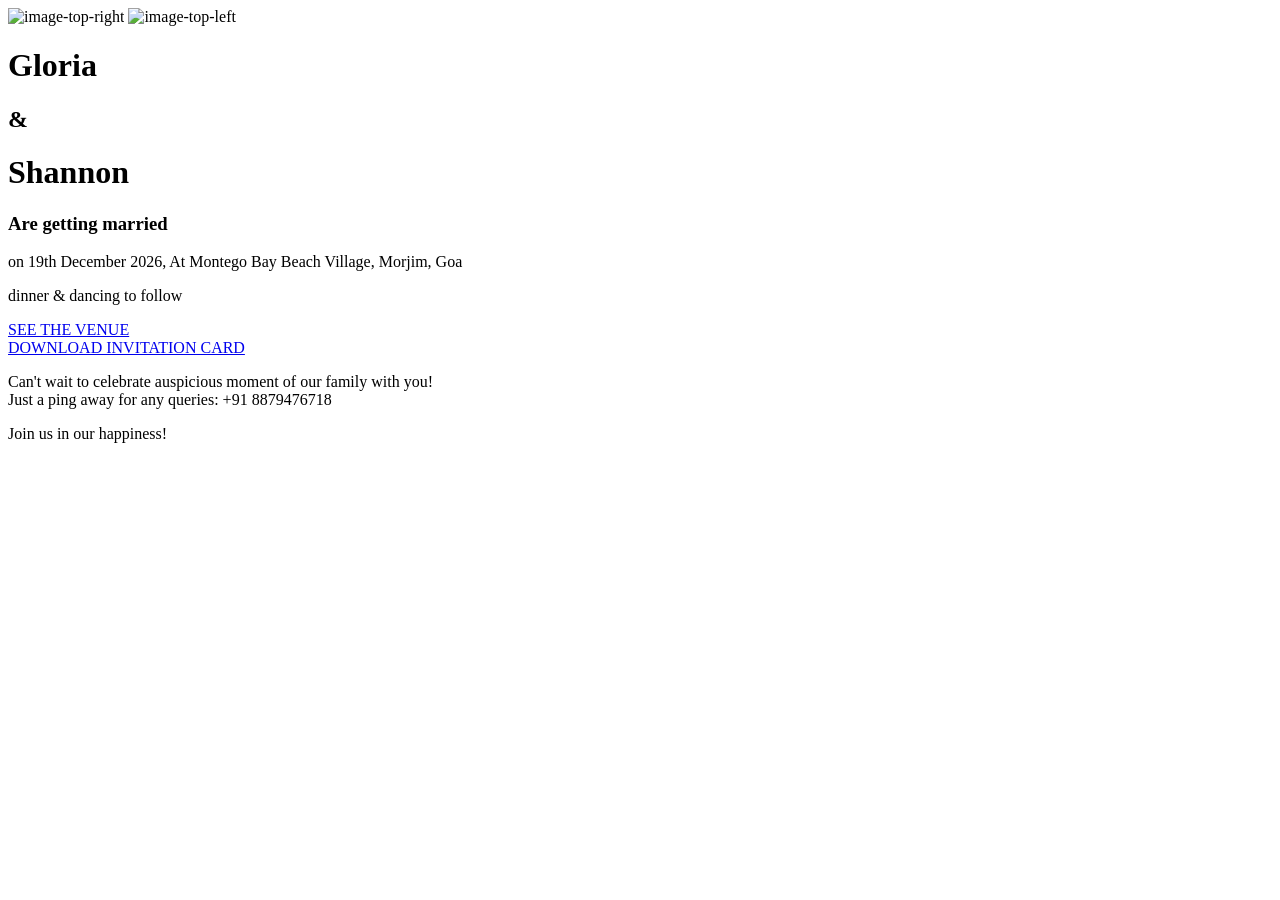
==== index.html @ 102a3493 "Details updated" ====
<!DOCTYPE html>
<html lang="en" >
   <head>
      <link rel="shortcut icon" href="favicon.png" type="image/png"> 
      <meta charset="UTF-8">
      <meta name="viewport" content="width=device-width, initial-scale=1, user-scalable=no" />
      <meta name="description"
         content="With the divine grace of the almighty, inviting you and your family to Gloria & Shannon's wedding to be held on 19th December 2026 at Montego Bay Beach Village, Morjim, Goa.">
      <meta name="author" content="Vinit Shahdeo">
      <meta name="email" content="vinitshahdeo@gmail.com">
      <meta name="copyright" content="Vinit Shahdeo 2020" />
      <meta property="og:type" content="website" />
      <meta property="og:title" content="Wedding Invitation | 19th Dec 2026 | Montego Bay Beach Village, Morjim, Goa" />
      <meta property="og:description"
         content="With the divine grace of the almighty, inviting you and your family to Gloria & Shannon's wedding to be held on 19th December 2026 at Montego Bay Beach Village, Morjim, Goa." />
      <meta property="og:image" content="https://raw.githubusercontent.com/vinitshahdeo/vinitshahdeo/master/images/sonali.jpeg" />
      <meta property="og:url" content="" />
      <meta property="og:site_name" content="Wedding Invitation | 19th Dec 2026" />
      <meta name="twitter:card" content="website">
      <meta name="twitter:site" content="Wedding Invitation | 19th Dec 2026">
      <meta name="twitter:title" content="Wedding Invitation | 19th Dec 2026">
      <meta name="twitter:description"
         content="With the divine grace of the almighty, inviting you and your family to Gloria & Shannon's wedding to be held on 19th December 2026 at Montego Bay Beach Village, Morjim, Goa.">
      <meta name="twitter:creator" content="@Vinit_Shahdeo">
      <meta name="twitter:image" content="https://raw.githubusercontent.com/vinitshahdeo/vinitshahdeo/master/images/sonali.jpeg">

      <title>Wedding Invitation | 19th Dec 2026 | Montego Bay Beach Village, Morjim, Goa</title>

      <link href="https://fonts.googleapis.com/css?family=Arvo" rel="stylesheet">
      <link rel='stylesheet' href='https://fonts.googleapis.com/css?family=Dancing+Script&amp;display=swap'>
      <link rel="stylesheet" href="./css/style.css">
      <link rel="stylesheet" href="https://cdnjs.cloudflare.com/ajax/libs/font-awesome/4.7.0/css/font-awesome.min.css">
   </head>
   <body>
      <!-- partial:index.partial.html -->
      <div class="sakura-falling"></div>
      <img src="https://i.imgur.com/dGOOfnA.png" alt="image-top-right" class="top-right-decoration">
      <img src="https://i.imgur.com/t6ffnbn.png" alt="image-top-left" class="top-left-decoration"> 
      <section id="media"></section>
      <div class="wrap">
         <div class="title">
            <h1>Gloria </h1>
            <h2>&</h2>
            <h1>Shannon</h1>
            <h3>Are getting married</h3>
            <p>
               on <span class="date">19th December 2026</span>, At <span class="place">Montego Bay Beach Village</span>, Morjim, Goa
            </p>
         </div>
      </div>
      <div id="time"></div>
      <p class="dance-med">
         dinner & dancing to follow
      </p>
      <div class="actions">
        <a href="https://www.google.com/maps/search/?api=1&query=Montego+Bay+Beach+Village%2C+Morjim%2C+Goa" target="_blank">
          <div class="venue">SEE THE VENUE</div>
        </a>
        <a href="https://github.com/vinitshahdeo/vinitshahdeo/raw/master/docs/Sonali%20%26%20Gagan.pdf" download="Invitation | 23 Nov | Hope to see you there!">
          <div class="venue">DOWNLOAD INVITATION CARD</div>
        </a>
      </div>
      <p class="footer">
         Can't wait to celebrate auspicious moment of our family with you! <br>
         Just a ping away for any queries: +91 8879476718
         <span></span>
      </p>
      <p class="happiness">Join us in our happiness!</p>
      <!-- partial -->
      <script src='https://cdnjs.cloudflare.com/ajax/libs/jquery/3.4.1/jquery.min.js'></script>
      <script src='https://cdn.jsdelivr.net/gh/timoschaefer/jQuery-Sakura/jquery-sakura.min.js'></script>
      <script  src="./js/script.js"></script>
   </body>
<!---
   _____                     __  __            ____        __     
  / ___/____ __   _____     / /_/ /_  ___     / __ \____ _/ /____ 
  \__ \/ __ `/ | / / _ \   / __/ __ \/ _ \   / / / / __ `/ __/ _ \
 ___/ / /_/ /| |/ /  __/  / /_/ / / /  __/  / /_/ / /_/ / /_/  __/
/____/\__,_/ |___/\___/   \__/_/ /_/\___/  /_____/\__,_/\__/\___/ 
    _   __              ___  ____       ___   ____ ___   ____     
   / | / /___ _   __   |__ \/ __ \     |__ \ / __ \__ \ / __ \    
  /  |/ / __ \ | / /   __/ / /_/ /     __/ // / / /_/ // / / /    
 / /|  / /_/ / |/ /   / __/\__, /     / __// /_/ / __// /_/ /     
/_/ |_/\____/|___/   /____/____( )   /____/\____/____/\____/      
                               |/                                 
-->

<!--

With the divine grace of the almighty,
I cordially invite you and your family to
my elder sister's wedding to be held on 29th November at Ashirwad Garden, Ratu, Ranchi 
from 7:00 PM onwards.

I'd eagerly await your kind presence in auspicious occasion of my family.

-->

<!-- Built with love by Vinit Shahdeo -->

</html>
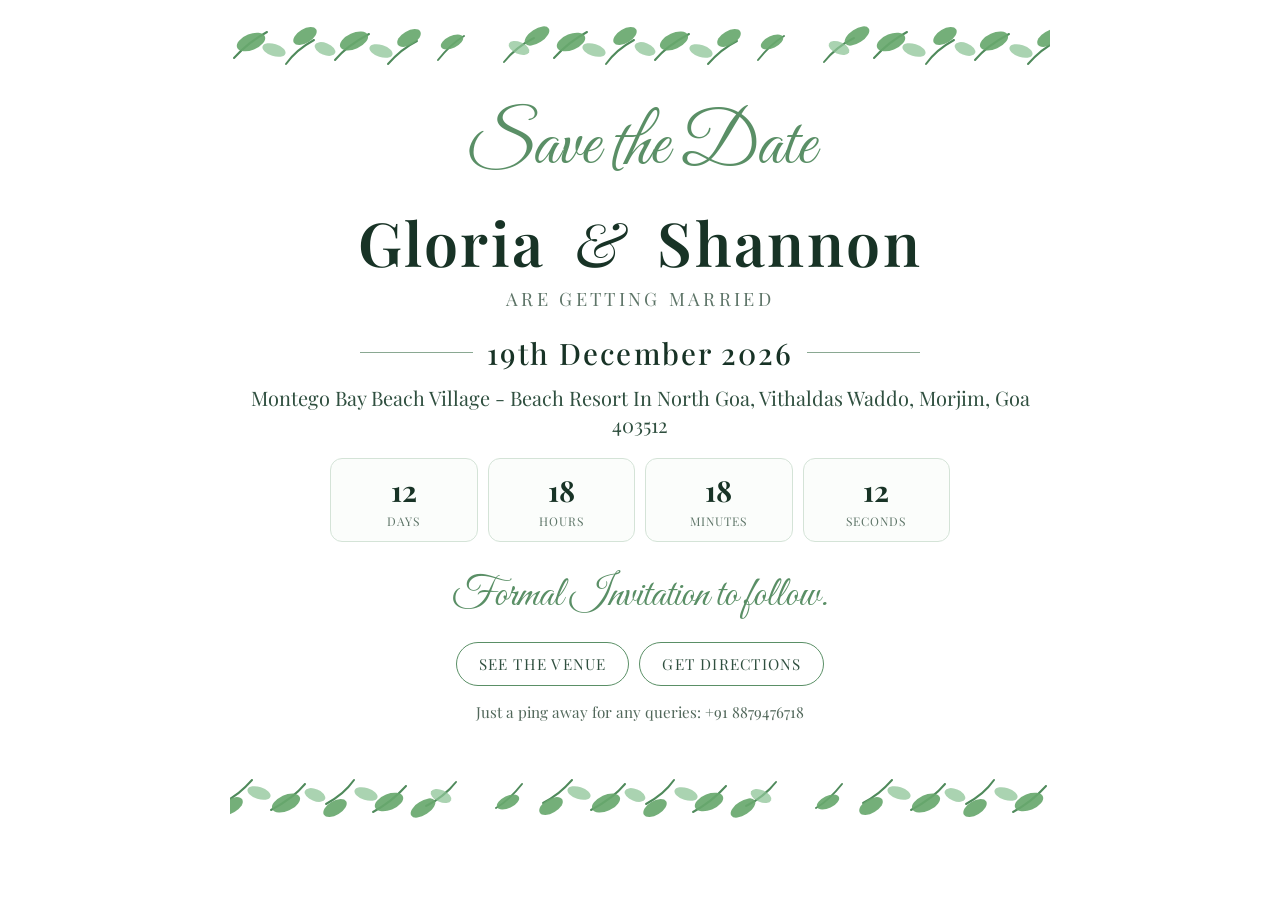
==== commit a7ac5dcf: "Design Changed" ====
--- a/index.html
+++ b/index.html
@@ -5,97 +5,67 @@
       <meta charset="UTF-8">
       <meta name="viewport" content="width=device-width, initial-scale=1, user-scalable=no" />
       <meta name="description"
-         content="With the divine grace of the almighty, inviting you and your family to Gloria & Shannon's wedding to be held on 19th December 2026 at Montego Bay Beach Village, Morjim, Goa.">
-      <meta name="author" content="Vinit Shahdeo">
-      <meta name="email" content="vinitshahdeo@gmail.com">
-      <meta name="copyright" content="Vinit Shahdeo 2020" />
+         content="With the divine grace of the almighty, inviting you and your family to Gloria & Shannon's wedding to be held on 19th December 2026 at Montego Bay Beach Village - Beach Resort In North Goa, Vithaldas Waddo, Morjim, Goa 403512.">
+      <meta name="author" content="Gloria & Shannon">
       <meta property="og:type" content="website" />
-      <meta property="og:title" content="Wedding Invitation | 19th Dec 2026 | Montego Bay Beach Village, Morjim, Goa" />
+      <meta property="og:title" content="Wedding Invitation | 19th Dec 2026 | Montego Bay Beach Village, Morjim, Goa 403512" />
       <meta property="og:description"
-         content="With the divine grace of the almighty, inviting you and your family to Gloria & Shannon's wedding to be held on 19th December 2026 at Montego Bay Beach Village, Morjim, Goa." />
-      <meta property="og:image" content="https://raw.githubusercontent.com/vinitshahdeo/vinitshahdeo/master/images/sonali.jpeg" />
+         content="With the divine grace of the almighty, inviting you and your family to Gloria & Shannon's wedding to be held on 19th December 2026 at Montego Bay Beach Village - Beach Resort In North Goa, Vithaldas Waddo, Morjim, Goa 403512." />
+      <meta property="og:image" content="./assets/img/sonali.jpeg" />
       <meta property="og:url" content="" />
-      <meta property="og:site_name" content="Wedding Invitation | 19th Dec 2026" />
+      <meta property="og:site_name" content="Wedding Invitation | 19th Dec 2026 | Morjim, Goa 403512" />
       <meta name="twitter:card" content="website">
       <meta name="twitter:site" content="Wedding Invitation | 19th Dec 2026">
       <meta name="twitter:title" content="Wedding Invitation | 19th Dec 2026">
       <meta name="twitter:description"
-         content="With the divine grace of the almighty, inviting you and your family to Gloria & Shannon's wedding to be held on 19th December 2026 at Montego Bay Beach Village, Morjim, Goa.">
-      <meta name="twitter:creator" content="@Vinit_Shahdeo">
-      <meta name="twitter:image" content="https://raw.githubusercontent.com/vinitshahdeo/vinitshahdeo/master/images/sonali.jpeg">
+         content="With the divine grace of the almighty, inviting you and your family to Gloria & Shannon's wedding to be held on 19th December 2026 at Montego Bay Beach Village - Beach Resort In North Goa, Vithaldas Waddo, Morjim, Goa 403512.">
+      <meta name="twitter:image" content="./assets/img/sonali.jpeg">
 
-      <title>Wedding Invitation | 19th Dec 2026 | Montego Bay Beach Village, Morjim, Goa</title>
+      <title>Wedding Invitation | 19th Dec 2026 | Montego Bay Beach Village, Morjim, Goa 403512</title>
 
-      <link href="https://fonts.googleapis.com/css?family=Arvo" rel="stylesheet">
-      <link rel='stylesheet' href='https://fonts.googleapis.com/css?family=Dancing+Script&amp;display=swap'>
+      <link rel="preconnect" href="https://fonts.googleapis.com">
+      <link rel="preconnect" href="https://fonts.gstatic.com" crossorigin>
+      <link href="https://fonts.googleapis.com/css2?family=Dancing+Script:wght@500;700&family=Great+Vibes&family=Playfair+Display:wght@400;500;700&display=swap" rel="stylesheet">
       <link rel="stylesheet" href="./css/style.css">
-      <link rel="stylesheet" href="https://cdnjs.cloudflare.com/ajax/libs/font-awesome/4.7.0/css/font-awesome.min.css">
    </head>
    <body>
-      <!-- partial:index.partial.html -->
-      <div class="sakura-falling"></div>
-      <img src="https://i.imgur.com/dGOOfnA.png" alt="image-top-right" class="top-right-decoration">
-      <img src="https://i.imgur.com/t6ffnbn.png" alt="image-top-left" class="top-left-decoration"> 
-      <section id="media"></section>
-      <div class="wrap">
-         <div class="title">
-            <h1>Gloria </h1>
-            <h2>&</h2>
-            <h1>Shannon</h1>
-            <h3>Are getting married</h3>
-            <p>
-               on <span class="date">19th December 2026</span>, At <span class="place">Montego Bay Beach Village</span>, Morjim, Goa
+      <div class="falling-leaves" id="falling-leaves" aria-hidden="true"></div>
+      <div class="page">
+         <div class="leaf-border leaf-border-top" aria-hidden="true"></div>
+
+         <main class="invitation">
+            <p class="script-text script-intro">Save the Date</p>
+            <h1 class="names">Gloria <span>&</span> Shannon</h1>
+            <p class="subtitle">Are getting married</p>
+
+            <div class="date-wrap">
+               <span class="divider-line"></span>
+               <p class="event-date">19th December 2026</p>
+               <span class="divider-line"></span>
+            </div>
+
+            <p class="venue-text">Montego Bay Beach Village - Beach Resort In North Goa, Vithaldas Waddo, Morjim, Goa 403512</p>
+            <div id="time" aria-live="polite"></div>
+
+            <p class="script-text script-outro">Formal Invitation to follow.</p>
+
+            <div class="actions">
+               <a class="venue-button" href="https://montegobaygoa.com/" target="_blank" rel="noopener noreferrer">
+                  See the Venue
+               </a>
+               <a class="venue-button" href="https://www.google.com/maps/dir/?api=1&destination=Montego+Bay+Beach+Village+-+Beach+Resort+In+North+Goa%2C+Vithaldas+Waddo%2C+Morjim%2C+Goa+403512&travelmode=driving" target="_blank" rel="noopener noreferrer">
+                  Get Directions
+               </a>
+            </div>
+
+            <p class="footer">
+               Just a ping away for any queries: +91 8879476718
             </p>
-         </div>
+         </main>
+
+         <div class="leaf-border leaf-border-bottom" aria-hidden="true"></div>
       </div>
-      <div id="time"></div>
-      <p class="dance-med">
-         dinner & dancing to follow
-      </p>
-      <div class="actions">
-        <a href="https://www.google.com/maps/search/?api=1&query=Montego+Bay+Beach+Village%2C+Morjim%2C+Goa" target="_blank">
-          <div class="venue">SEE THE VENUE</div>
-        </a>
-        <a href="https://github.com/vinitshahdeo/vinitshahdeo/raw/master/docs/Sonali%20%26%20Gagan.pdf" download="Invitation | 23 Nov | Hope to see you there!">
-          <div class="venue">DOWNLOAD INVITATION CARD</div>
-        </a>
-      </div>
-      <p class="footer">
-         Can't wait to celebrate auspicious moment of our family with you! <br>
-         Just a ping away for any queries: +91 8879476718
-         <span></span>
-      </p>
-      <p class="happiness">Join us in our happiness!</p>
-      <!-- partial -->
-      <script src='https://cdnjs.cloudflare.com/ajax/libs/jquery/3.4.1/jquery.min.js'></script>
-      <script src='https://cdn.jsdelivr.net/gh/timoschaefer/jQuery-Sakura/jquery-sakura.min.js'></script>
+
       <script  src="./js/script.js"></script>
    </body>
-<!---
-   _____                     __  __            ____        __     
-  / ___/____ __   _____     / /_/ /_  ___     / __ \____ _/ /____ 
-  \__ \/ __ `/ | / / _ \   / __/ __ \/ _ \   / / / / __ `/ __/ _ \
- ___/ / /_/ /| |/ /  __/  / /_/ / / /  __/  / /_/ / /_/ / /_/  __/
-/____/\__,_/ |___/\___/   \__/_/ /_/\___/  /_____/\__,_/\__/\___/ 
-    _   __              ___  ____       ___   ____ ___   ____     
-   / | / /___ _   __   |__ \/ __ \     |__ \ / __ \__ \ / __ \    
-  /  |/ / __ \ | / /   __/ / /_/ /     __/ // / / /_/ // / / /    
- / /|  / /_/ / |/ /   / __/\__, /     / __// /_/ / __// /_/ /     
-/_/ |_/\____/|___/   /____/____( )   /____/\____/____/\____/      
-                               |/                                 
--->
-
-<!--
-
-With the divine grace of the almighty,
-I cordially invite you and your family to
-my elder sister's wedding to be held on 29th November at Ashirwad Garden, Ratu, Ranchi 
-from 7:00 PM onwards.
-
-I'd eagerly await your kind presence in auspicious occasion of my family.
-
--->
-
-<!-- Built with love by Vinit Shahdeo -->
-
 </html>
--- a/css/style.css
+++ b/css/style.css
@@ -0,0 +1,284 @@
+* {
+	box-sizing: border-box;
+}
+
+:root {
+	--color-green-dark: #183326;
+	--color-green: #5a8f66;
+	--color-green-muted: #5d7467;
+	--color-green-mid: #2f4f3f;
+	--color-green-soft: #8aa892;
+	--color-border-soft: #d4e3d7;
+	--color-bg-soft: #fbfdfb;
+	--color-footer: #51675a;
+}
+
+body {
+	margin: 0;
+	min-height: 100vh;
+	background: #ffffff;
+	color: var(--color-green-dark);
+	font-family: "Playfair Display", serif;
+	overflow-x: hidden;
+}
+
+.page {
+	position: relative;
+	z-index: 1;
+	max-width: 860px;
+	margin: 0 auto;
+	padding: 0 20px 32px;
+}
+
+.falling-leaves {
+	position: fixed;
+	inset: 0;
+	pointer-events: none;
+	overflow: hidden;
+	z-index: 0;
+}
+
+.falling-leaf {
+	position: absolute;
+	top: -12%;
+	left: var(--left-pos, 10%);
+	width: var(--leaf-size, 16px);
+	height: calc(var(--leaf-size, 16px) * 0.62);
+	opacity: 0.5;
+	border-radius: 65% 35% 65% 35%;
+	background: linear-gradient(
+		135deg,
+		rgba(104, 168, 110, 0.95),
+		rgba(142, 196, 151, 0.9)
+	);
+	filter: drop-shadow(0 2px 2px rgba(24, 51, 38, 0.15));
+	transform: rotate(var(--start-rotation, 0deg));
+	transform-origin: center;
+	animation:
+		leaf-fall var(--fall-duration, 14s) linear var(--fall-delay, 0s) infinite,
+		leaf-sway var(--sway-duration, 4s) ease-in-out var(--sway-delay, 0s) infinite alternate;
+}
+
+@keyframes leaf-fall {
+	0% {
+		transform: translate3d(0, -10vh, 0) rotate(var(--start-rotation, 0deg));
+		opacity: 0;
+	}
+
+	12% {
+		opacity: 0.55;
+	}
+
+	100% {
+		transform: translate3d(var(--drift-x, 70px), 110vh, 0) rotate(var(--end-rotation, 260deg));
+		opacity: 0.1;
+	}
+}
+
+@keyframes leaf-sway {
+	0% {
+		margin-left: -12px;
+	}
+
+	100% {
+		margin-left: 12px;
+	}
+}
+
+.leaf-border {
+	height: 96px;
+	background-repeat: repeat-x;
+	background-position: center;
+	background-size: auto 96px;
+}
+
+.leaf-border-top {
+	background-image: url("data:image/svg+xml,%3Csvg xmlns='http://www.w3.org/2000/svg' width='320' height='96' viewBox='0 0 320 96'%3E%3Cg fill='none' stroke='%234F8A5B' stroke-width='2' stroke-linecap='round'%3E%3Cpath d='M24 62c8-10 18-18 30-24'/%3E%3Cpath d='M74 58c9-10 20-19 33-26'/%3E%3Cpath d='M126 64c7-10 17-18 28-24'/%3E%3Cpath d='M175 60c9-11 21-19 34-26'/%3E%3Cpath d='M228 64c8-9 17-17 29-23'/%3E%3Cpath d='M278 60c8-10 16-18 26-24'/%3E%3C/g%3E%3Cg fill='%2368A86E' opacity='.92'%3E%3Cellipse cx='57' cy='36' rx='14' ry='7' transform='rotate(-33 57 36)'/%3E%3Cellipse cx='91' cy='42' rx='15' ry='8' transform='rotate(-22 91 42)'/%3E%3Cellipse cx='145' cy='36' rx='13' ry='7' transform='rotate(-31 145 36)'/%3E%3Cellipse cx='194' cy='41' rx='15' ry='8' transform='rotate(-24 194 41)'/%3E%3Cellipse cx='249' cy='38' rx='13' ry='7' transform='rotate(-30 249 38)'/%3E%3Cellipse cx='292' cy='42' rx='12' ry='6' transform='rotate(-25 292 42)'/%3E%3C/g%3E%3Cg fill='%238EC497' opacity='.75'%3E%3Cellipse cx='39' cy='48' rx='11' ry='6' transform='rotate(23 39 48)'/%3E%3Cellipse cx='114' cy='50' rx='12' ry='6' transform='rotate(18 114 50)'/%3E%3Cellipse cx='165' cy='49' rx='11' ry='6' transform='rotate(22 165 49)'/%3E%3Cellipse cx='221' cy='51' rx='12' ry='6' transform='rotate(18 221 51)'/%3E%3C/g%3E%3C/svg%3E");
+}
+
+.leaf-border-bottom {
+	transform: rotate(180deg);
+	margin-top: 26px;
+	background-image: url("data:image/svg+xml,%3Csvg xmlns='http://www.w3.org/2000/svg' width='320' height='96' viewBox='0 0 320 96'%3E%3Cg fill='none' stroke='%234F8A5B' stroke-width='2' stroke-linecap='round'%3E%3Cpath d='M24 62c8-10 18-18 30-24'/%3E%3Cpath d='M74 58c9-10 20-19 33-26'/%3E%3Cpath d='M126 64c7-10 17-18 28-24'/%3E%3Cpath d='M175 60c9-11 21-19 34-26'/%3E%3Cpath d='M228 64c8-9 17-17 29-23'/%3E%3Cpath d='M278 60c8-10 16-18 26-24'/%3E%3C/g%3E%3Cg fill='%2368A86E' opacity='.92'%3E%3Cellipse cx='57' cy='36' rx='14' ry='7' transform='rotate(-33 57 36)'/%3E%3Cellipse cx='91' cy='42' rx='15' ry='8' transform='rotate(-22 91 42)'/%3E%3Cellipse cx='145' cy='36' rx='13' ry='7' transform='rotate(-31 145 36)'/%3E%3Cellipse cx='194' cy='41' rx='15' ry='8' transform='rotate(-24 194 41)'/%3E%3Cellipse cx='249' cy='38' rx='13' ry='7' transform='rotate(-30 249 38)'/%3E%3Cellipse cx='292' cy='42' rx='12' ry='6' transform='rotate(-25 292 42)'/%3E%3C/g%3E%3Cg fill='%238EC497' opacity='.75'%3E%3Cellipse cx='39' cy='48' rx='11' ry='6' transform='rotate(23 39 48)'/%3E%3Cellipse cx='114' cy='50' rx='12' ry='6' transform='rotate(18 114 50)'/%3E%3Cellipse cx='165' cy='49' rx='11' ry='6' transform='rotate(22 165 49)'/%3E%3Cellipse cx='221' cy='51' rx='12' ry='6' transform='rotate(18 221 51)'/%3E%3C/g%3E%3C/svg%3E");
+}
+
+.invitation {
+	display: flex;
+	flex-direction: column;
+	align-items: center;
+	text-align: center;
+	padding: 6px 6px 0;
+}
+
+.script-text {
+	font-family: "Great Vibes", "Dancing Script", cursive;
+	color: var(--color-green);
+	margin: 0;
+}
+
+.script-intro {
+	font-size: clamp(2.3rem, 8vw, 4.5rem);
+	line-height: 1.1;
+	margin-top: 6px;
+}
+
+.names {
+	margin: 14px 0 4px;
+	font-family: "Playfair Display", serif;
+	font-weight: 600;
+	letter-spacing: 0.04em;
+	font-size: clamp(2rem, 7vw, 3.8rem);
+	color: var(--color-green-dark);
+}
+
+.names span {
+	font-style: italic;
+	font-weight: 400;
+	padding: 0 0.2em;
+}
+
+.subtitle {
+	margin: 0 0 14px;
+	font-size: clamp(0.9rem, 2.8vw, 1.15rem);
+	letter-spacing: 0.18em;
+	text-transform: uppercase;
+	color: var(--color-green-muted);
+}
+
+.date-wrap {
+	display: flex;
+	align-items: center;
+	gap: 14px;
+	width: min(560px, 100%);
+	margin: 8px 0 12px;
+}
+
+.divider-line {
+	flex: 1;
+	height: 1px;
+	background: var(--color-green-soft);
+}
+
+.event-date {
+	margin: 0;
+	font-family: "Playfair Display", serif;
+	font-size: clamp(1.25rem, 4vw, 1.85rem);
+	font-weight: 500;
+	letter-spacing: 0.07em;
+	color: var(--color-green-dark);
+	white-space: nowrap;
+}
+
+.venue-text {
+	margin: 0 0 20px;
+	font-size: clamp(1rem, 3.2vw, 1.25rem);
+	color: var(--color-green-mid);
+}
+
+#time {
+	width: min(620px, 100%);
+	margin: 0 auto 20px;
+}
+
+.countdown {
+	display: grid;
+	grid-template-columns: repeat(4, minmax(70px, 1fr));
+	gap: 10px;
+}
+
+.time-block {
+	border: 1px solid var(--color-border-soft);
+	border-radius: 12px;
+	padding: 12px 8px;
+	background: var(--color-bg-soft);
+}
+
+.time-value {
+	display: block;
+	font-family: "Playfair Display", serif;
+	font-size: clamp(1.2rem, 4.2vw, 1.8rem);
+	font-weight: 700;
+	color: var(--color-green-dark);
+}
+
+.time-label {
+	display: block;
+	margin-top: 4px;
+	font-size: 0.75rem;
+	letter-spacing: 0.08em;
+	text-transform: uppercase;
+	color: var(--color-green-muted);
+}
+
+.countdown-ended {
+	font-size: clamp(1rem, 3vw, 1.3rem);
+	color: var(--color-green-mid);
+}
+
+.script-outro {
+	font-size: clamp(1.5rem, 5.2vw, 2.6rem);
+	margin: 8px 0 20px;
+}
+
+.actions {
+	display: flex;
+	flex-wrap: wrap;
+	justify-content: center;
+	gap: 10px;
+	margin-bottom: 16px;
+}
+
+.venue-button {
+	display: inline-block;
+	padding: 11px 22px;
+	border: 1px solid var(--color-green);
+	border-radius: 999px;
+	background: transparent;
+	color: var(--color-green-mid);
+	font-family: "Playfair Display", serif;
+	font-size: 0.95rem;
+	letter-spacing: 0.08em;
+	text-transform: uppercase;
+	text-decoration: none;
+	transition: background-color 0.2s ease, color 0.2s ease;
+}
+
+.venue-button:hover,
+.venue-button:focus-visible {
+	background: var(--color-green);
+	color: #ffffff;
+}
+
+.footer {
+	margin: 0;
+	font-size: 0.95rem;
+	color: var(--color-footer);
+}
+
+@media (max-width: 540px) {
+	.page {
+		padding-left: 14px;
+		padding-right: 14px;
+	}
+
+	.leaf-border {
+		height: 78px;
+		background-size: auto 78px;
+	}
+
+	.date-wrap {
+		gap: 8px;
+	}
+
+	.event-date {
+		white-space: normal;
+	}
+
+	.countdown {
+		grid-template-columns: repeat(2, minmax(90px, 1fr));
+	}
+
+	.falling-leaf {
+		opacity: 0.4;
+	}
+}
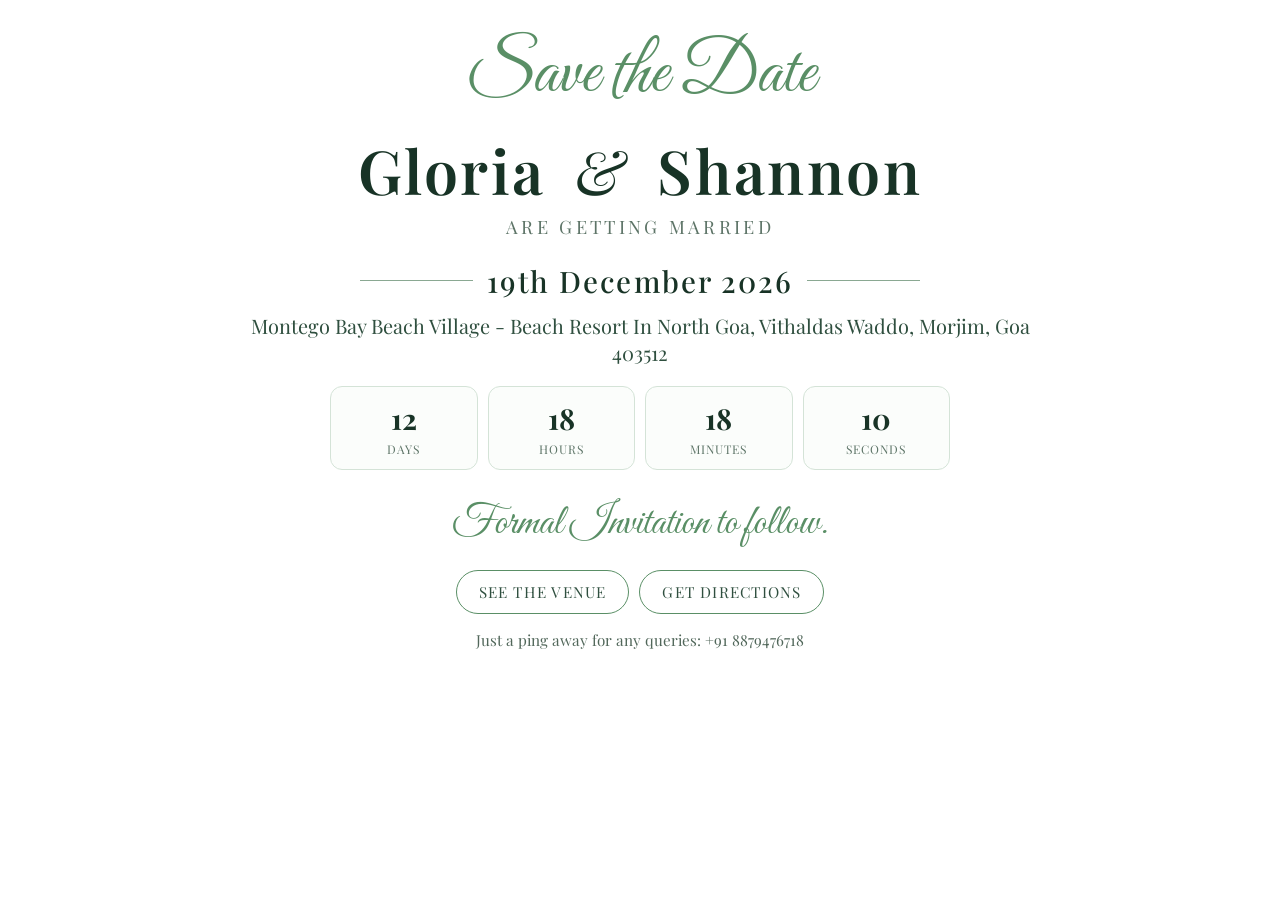
==== commit 363c1197: "leaf line removed" ====
--- a/index.html
+++ b/index.html
@@ -31,8 +31,6 @@
    <body>
       <div class="falling-leaves" id="falling-leaves" aria-hidden="true"></div>
       <div class="page">
-         <div class="leaf-border leaf-border-top" aria-hidden="true"></div>
-
          <main class="invitation">
             <p class="script-text script-intro">Save the Date</p>
             <h1 class="names">Gloria <span>&</span> Shannon</h1>
@@ -62,8 +60,6 @@
                Just a ping away for any queries: +91 8879476718
             </p>
          </main>
-
-         <div class="leaf-border leaf-border-bottom" aria-hidden="true"></div>
       </div>
 
       <script  src="./js/script.js"></script>
--- a/css/style.css
+++ b/css/style.css
@@ -27,7 +27,7 @@
 	z-index: 1;
 	max-width: 860px;
 	margin: 0 auto;
-	padding: 0 20px 32px;
+	padding: 24px 20px 32px;
 }
 
 .falling-leaves {
@@ -85,23 +85,6 @@
 	}
 }
 
-.leaf-border {
-	height: 96px;
-	background-repeat: repeat-x;
-	background-position: center;
-	background-size: auto 96px;
-}
-
-.leaf-border-top {
-	background-image: url("data:image/svg+xml,%3Csvg xmlns='http://www.w3.org/2000/svg' width='320' height='96' viewBox='0 0 320 96'%3E%3Cg fill='none' stroke='%234F8A5B' stroke-width='2' stroke-linecap='round'%3E%3Cpath d='M24 62c8-10 18-18 30-24'/%3E%3Cpath d='M74 58c9-10 20-19 33-26'/%3E%3Cpath d='M126 64c7-10 17-18 28-24'/%3E%3Cpath d='M175 60c9-11 21-19 34-26'/%3E%3Cpath d='M228 64c8-9 17-17 29-23'/%3E%3Cpath d='M278 60c8-10 16-18 26-24'/%3E%3C/g%3E%3Cg fill='%2368A86E' opacity='.92'%3E%3Cellipse cx='57' cy='36' rx='14' ry='7' transform='rotate(-33 57 36)'/%3E%3Cellipse cx='91' cy='42' rx='15' ry='8' transform='rotate(-22 91 42)'/%3E%3Cellipse cx='145' cy='36' rx='13' ry='7' transform='rotate(-31 145 36)'/%3E%3Cellipse cx='194' cy='41' rx='15' ry='8' transform='rotate(-24 194 41)'/%3E%3Cellipse cx='249' cy='38' rx='13' ry='7' transform='rotate(-30 249 38)'/%3E%3Cellipse cx='292' cy='42' rx='12' ry='6' transform='rotate(-25 292 42)'/%3E%3C/g%3E%3Cg fill='%238EC497' opacity='.75'%3E%3Cellipse cx='39' cy='48' rx='11' ry='6' transform='rotate(23 39 48)'/%3E%3Cellipse cx='114' cy='50' rx='12' ry='6' transform='rotate(18 114 50)'/%3E%3Cellipse cx='165' cy='49' rx='11' ry='6' transform='rotate(22 165 49)'/%3E%3Cellipse cx='221' cy='51' rx='12' ry='6' transform='rotate(18 221 51)'/%3E%3C/g%3E%3C/svg%3E");
-}
-
-.leaf-border-bottom {
-	transform: rotate(180deg);
-	margin-top: 26px;
-	background-image: url("data:image/svg+xml,%3Csvg xmlns='http://www.w3.org/2000/svg' width='320' height='96' viewBox='0 0 320 96'%3E%3Cg fill='none' stroke='%234F8A5B' stroke-width='2' stroke-linecap='round'%3E%3Cpath d='M24 62c8-10 18-18 30-24'/%3E%3Cpath d='M74 58c9-10 20-19 33-26'/%3E%3Cpath d='M126 64c7-10 17-18 28-24'/%3E%3Cpath d='M175 60c9-11 21-19 34-26'/%3E%3Cpath d='M228 64c8-9 17-17 29-23'/%3E%3Cpath d='M278 60c8-10 16-18 26-24'/%3E%3C/g%3E%3Cg fill='%2368A86E' opacity='.92'%3E%3Cellipse cx='57' cy='36' rx='14' ry='7' transform='rotate(-33 57 36)'/%3E%3Cellipse cx='91' cy='42' rx='15' ry='8' transform='rotate(-22 91 42)'/%3E%3Cellipse cx='145' cy='36' rx='13' ry='7' transform='rotate(-31 145 36)'/%3E%3Cellipse cx='194' cy='41' rx='15' ry='8' transform='rotate(-24 194 41)'/%3E%3Cellipse cx='249' cy='38' rx='13' ry='7' transform='rotate(-30 249 38)'/%3E%3Cellipse cx='292' cy='42' rx='12' ry='6' transform='rotate(-25 292 42)'/%3E%3C/g%3E%3Cg fill='%238EC497' opacity='.75'%3E%3Cellipse cx='39' cy='48' rx='11' ry='6' transform='rotate(23 39 48)'/%3E%3Cellipse cx='114' cy='50' rx='12' ry='6' transform='rotate(18 114 50)'/%3E%3Cellipse cx='165' cy='49' rx='11' ry='6' transform='rotate(22 165 49)'/%3E%3Cellipse cx='221' cy='51' rx='12' ry='6' transform='rotate(18 221 51)'/%3E%3C/g%3E%3C/svg%3E");
-}
-
 .invitation {
 	display: flex;
 	flex-direction: column;
@@ -259,11 +242,7 @@
 	.page {
 		padding-left: 14px;
 		padding-right: 14px;
-	}
-
-	.leaf-border {
-		height: 78px;
-		background-size: auto 78px;
+		padding-top: 18px;
 	}
 
 	.date-wrap {
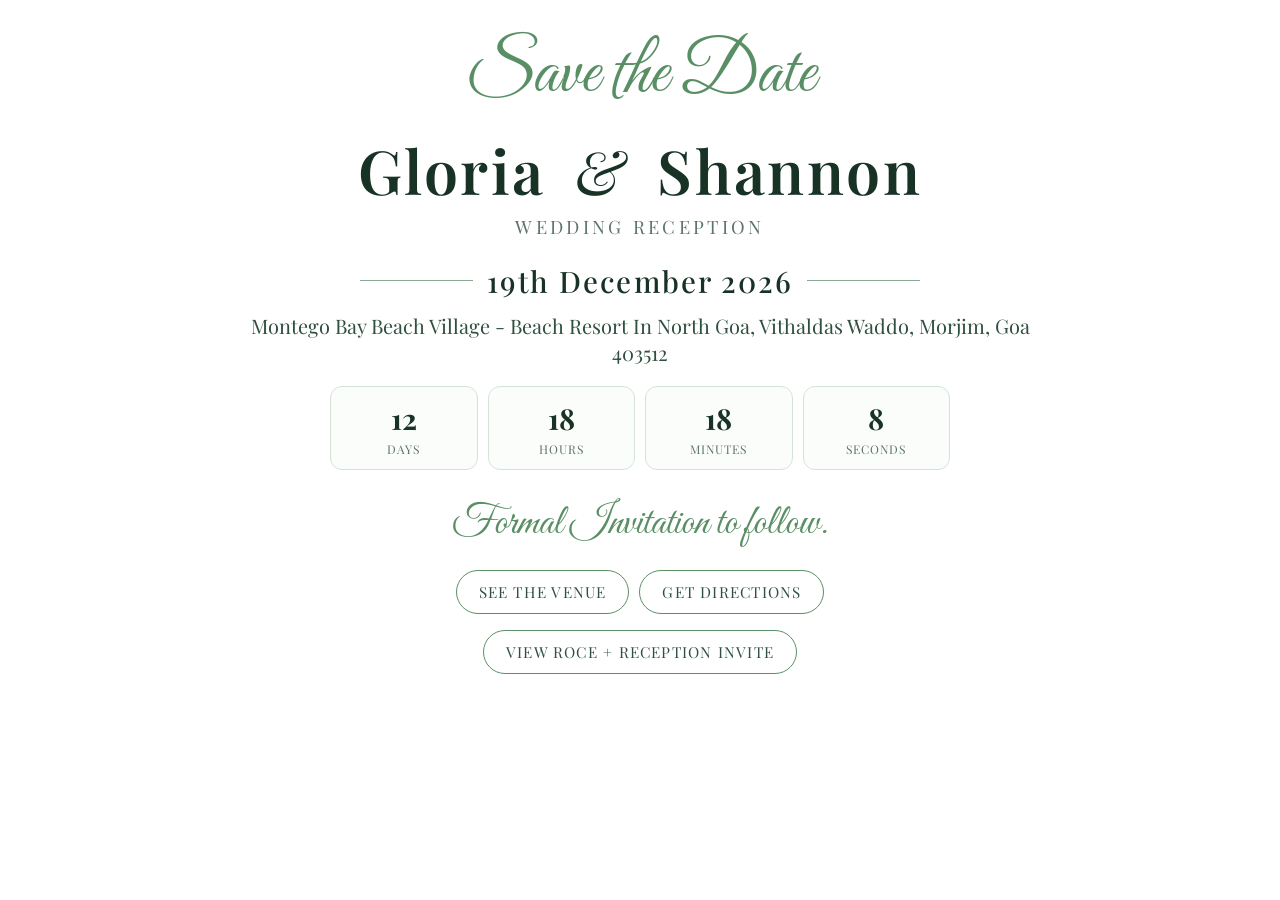
==== commit b038a884: "Roce details added" ====
--- a/index.html
+++ b/index.html
@@ -5,23 +5,23 @@
       <meta charset="UTF-8">
       <meta name="viewport" content="width=device-width, initial-scale=1, user-scalable=no" />
       <meta name="description"
-         content="With the divine grace of the almighty, inviting you and your family to Gloria & Shannon's wedding to be held on 19th December 2026 at Montego Bay Beach Village - Beach Resort In North Goa, Vithaldas Waddo, Morjim, Goa 403512.">
+         content="With the divine grace of the almighty, inviting you and your family to Gloria & Shannon's wedding reception to be held on 19th December 2026 at Montego Bay Beach Village - Beach Resort In North Goa, Vithaldas Waddo, Morjim, Goa 403512.">
       <meta name="author" content="Gloria & Shannon">
       <meta property="og:type" content="website" />
-      <meta property="og:title" content="Wedding Invitation | 19th Dec 2026 | Montego Bay Beach Village, Morjim, Goa 403512" />
+      <meta property="og:title" content="Wedding Reception Invitation | 19th Dec 2026 | Montego Bay Beach Village, Morjim, Goa 403512" />
       <meta property="og:description"
-         content="With the divine grace of the almighty, inviting you and your family to Gloria & Shannon's wedding to be held on 19th December 2026 at Montego Bay Beach Village - Beach Resort In North Goa, Vithaldas Waddo, Morjim, Goa 403512." />
+         content="With the divine grace of the almighty, inviting you and your family to Gloria & Shannon's wedding reception to be held on 19th December 2026 at Montego Bay Beach Village - Beach Resort In North Goa, Vithaldas Waddo, Morjim, Goa 403512." />
       <meta property="og:image" content="./assets/img/sonali.jpeg" />
       <meta property="og:url" content="" />
-      <meta property="og:site_name" content="Wedding Invitation | 19th Dec 2026 | Morjim, Goa 403512" />
+      <meta property="og:site_name" content="Wedding Reception Invitation | 19th Dec 2026 | Morjim, Goa 403512" />
       <meta name="twitter:card" content="website">
-      <meta name="twitter:site" content="Wedding Invitation | 19th Dec 2026">
-      <meta name="twitter:title" content="Wedding Invitation | 19th Dec 2026">
+      <meta name="twitter:site" content="Wedding Reception Invitation | 19th Dec 2026">
+      <meta name="twitter:title" content="Wedding Reception Invitation | 19th Dec 2026">
       <meta name="twitter:description"
-         content="With the divine grace of the almighty, inviting you and your family to Gloria & Shannon's wedding to be held on 19th December 2026 at Montego Bay Beach Village - Beach Resort In North Goa, Vithaldas Waddo, Morjim, Goa 403512.">
+         content="With the divine grace of the almighty, inviting you and your family to Gloria & Shannon's wedding reception to be held on 19th December 2026 at Montego Bay Beach Village - Beach Resort In North Goa, Vithaldas Waddo, Morjim, Goa 403512.">
       <meta name="twitter:image" content="./assets/img/sonali.jpeg">
 
-      <title>Wedding Invitation | 19th Dec 2026 | Montego Bay Beach Village, Morjim, Goa 403512</title>
+      <title>Wedding Reception Invitation | 19th Dec 2026 | Montego Bay Beach Village, Morjim, Goa 403512</title>
 
       <link rel="preconnect" href="https://fonts.googleapis.com">
       <link rel="preconnect" href="https://fonts.gstatic.com" crossorigin>
@@ -34,7 +34,7 @@
          <main class="invitation">
             <p class="script-text script-intro">Save the Date</p>
             <h1 class="names">Gloria <span>&</span> Shannon</h1>
-            <p class="subtitle">Are getting married</p>
+            <p class="subtitle">Wedding Reception</p>
 
             <div class="date-wrap">
                <span class="divider-line"></span>
@@ -43,7 +43,7 @@
             </div>
 
             <p class="venue-text">Montego Bay Beach Village - Beach Resort In North Goa, Vithaldas Waddo, Morjim, Goa 403512</p>
-            <div id="time" aria-live="polite"></div>
+            <div id="time" data-countdown-date="Dec 19, 2026 00:00:00" aria-live="polite"></div>
 
             <p class="script-text script-outro">Formal Invitation to follow.</p>
 
@@ -56,9 +56,12 @@
                </a>
             </div>
 
-            <p class="footer">
-               Just a ping away for any queries: +91 8879476718
-            </p>
+            <div class="page-switch">
+               <a class="venue-button" href="./roce-reception.html">
+                  View Roce + Reception Invite
+               </a>
+            </div>
+
          </main>
       </div>
 
--- a/css/style.css
+++ b/css/style.css
@@ -59,6 +59,22 @@
 		leaf-sway var(--sway-duration, 4s) ease-in-out var(--sway-delay, 0s) infinite alternate;
 }
 
+.roce-page .falling-leaf.leaf-green {
+	background: linear-gradient(
+		135deg,
+		rgba(104, 168, 110, 0.95),
+		rgba(142, 196, 151, 0.9)
+	);
+}
+
+.roce-page .falling-leaf.leaf-pink {
+	background: linear-gradient(
+		135deg,
+		rgba(220, 114, 161, 0.95),
+		rgba(244, 168, 201, 0.9)
+	);
+}
+
 @keyframes leaf-fall {
 	0% {
 		transform: translate3d(0, -10vh, 0) rotate(var(--start-rotation, 0deg));
@@ -203,6 +219,21 @@
 	margin: 8px 0 20px;
 }
 
+.event-list {
+	width: min(560px, 100%);
+	margin: 4px 0 14px;
+	padding: 10px 14px;
+	border: 1px solid var(--color-border-soft);
+	border-radius: 12px;
+	background: var(--color-bg-soft);
+}
+
+.event-item {
+	margin: 6px 0;
+	color: var(--color-green-mid);
+	font-size: clamp(0.98rem, 3vw, 1.1rem);
+}
+
 .actions {
 	display: flex;
 	flex-wrap: wrap;
@@ -211,6 +242,10 @@
 	margin-bottom: 16px;
 }
 
+.page-switch {
+	margin-bottom: 18px;
+}
+
 .venue-button {
 	display: inline-block;
 	padding: 11px 22px;
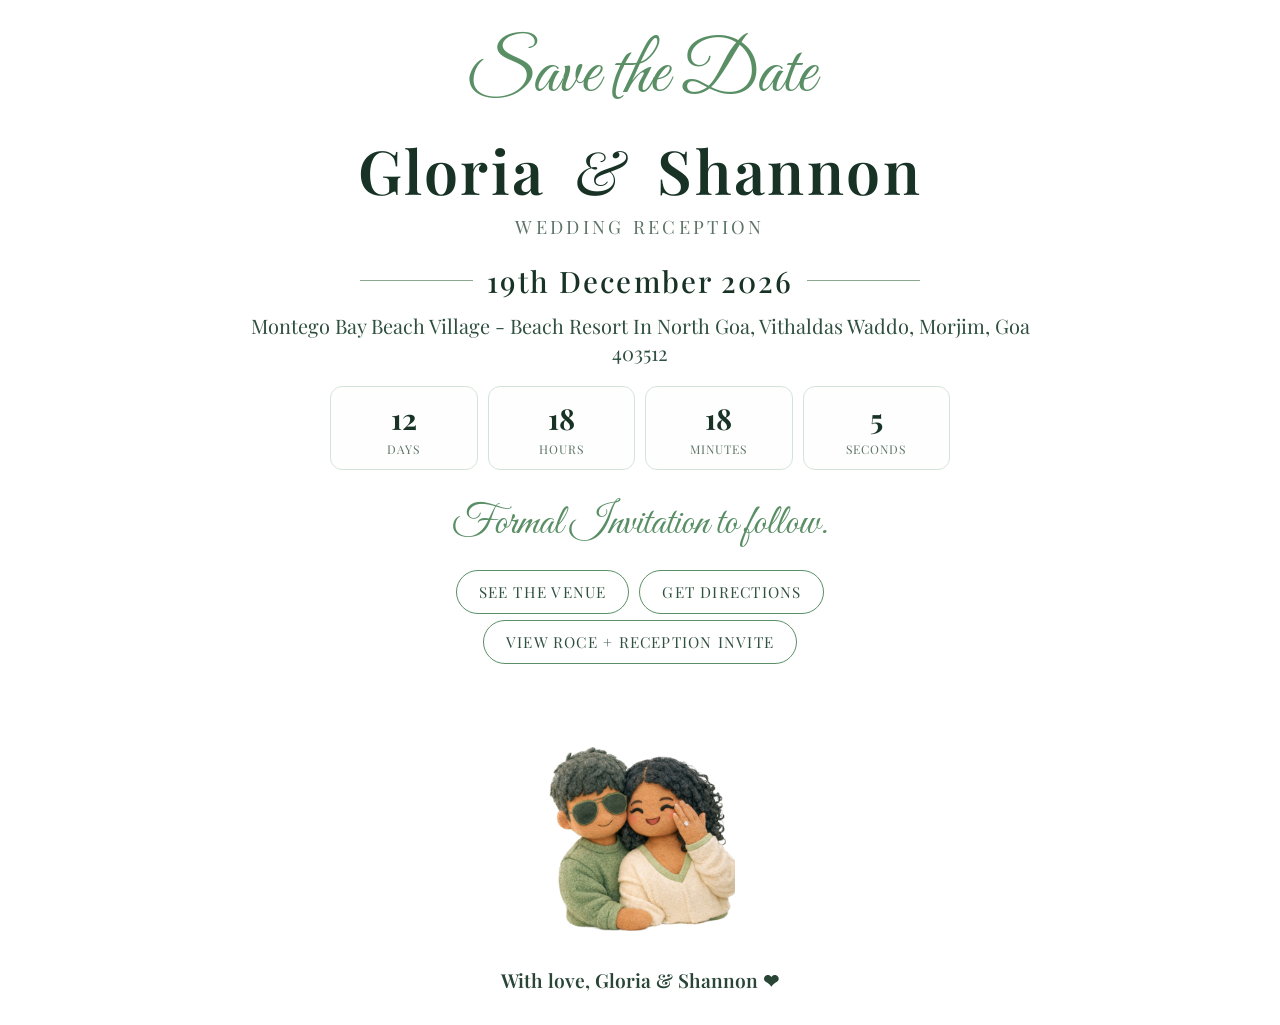
==== commit 6273b62f: "Redesign invitation pages and switch background video" ====
--- a/index.html
+++ b/index.html
@@ -29,6 +29,10 @@
       <link rel="stylesheet" href="./css/style.css">
    </head>
    <body>
+      <video class="bg-video" autoplay muted loop playsinline preload="auto" aria-hidden="true">
+         <source src="./assets/img/montego1.mp4" type="video/mp4">
+      </video>
+      <div class="bg-overlay" aria-hidden="true"></div>
       <div class="falling-leaves" id="falling-leaves" aria-hidden="true"></div>
       <div class="page">
          <main class="invitation">
@@ -62,6 +66,11 @@
                </a>
             </div>
 
+            <div class="couple-photo-wrap">
+               <img class="couple-photo" src="./assets/img/plushy.png" alt="Gloria and Shannon">
+            </div>
+            <p class="closing-message">With love, Gloria &amp; Shannon &#10084;</p>
+
          </main>
       </div>
 
--- a/css/style.css
+++ b/css/style.css
@@ -22,9 +22,40 @@
 	overflow-x: hidden;
 }
 
+.bg-video {
+	position: fixed;
+	top: 0;
+	left: 0;
+	width: 100vw;
+	height: 100vh;
+	object-fit: cover;
+	z-index: 0;
+	pointer-events: none;
+	opacity: 0;
+	transition: opacity 1.4s ease;
+}
+
+.bg-overlay {
+	position: fixed;
+	inset: 0;
+	background: #ffffff;
+	opacity: 1;
+	z-index: 1;
+	pointer-events: none;
+	transition: opacity 1.4s ease;
+}
+
+body.video-visible .bg-video {
+	opacity: 1;
+}
+
+body.video-visible .bg-overlay {
+	opacity: 0.66;
+}
+
 .page {
 	position: relative;
-	z-index: 1;
+	z-index: 3;
 	max-width: 860px;
 	margin: 0 auto;
 	padding: 24px 20px 32px;
@@ -35,7 +66,7 @@
 	inset: 0;
 	pointer-events: none;
 	overflow: hidden;
-	z-index: 0;
+	z-index: 2;
 }
 
 .falling-leaf {
@@ -136,6 +167,24 @@
 	padding: 0 0.2em;
 }
 
+.couple-photo-wrap {
+	margin: 2px 0 0;
+}
+
+.couple-photo {
+	display: block;
+	width: min(190px, 56vw);
+	height: auto;
+	border-radius: 12px;
+}
+
+.closing-message {
+	margin: 10px 0 0;
+	font-size: clamp(1rem, 3.4vw, 1.2rem);
+	color: #294536;
+	font-weight: 600;
+}
+
 .subtitle {
 	margin: 0 0 14px;
 	font-size: clamp(0.9rem, 2.8vw, 1.15rem);
@@ -189,7 +238,7 @@
 	border: 1px solid var(--color-border-soft);
 	border-radius: 12px;
 	padding: 12px 8px;
-	background: var(--color-bg-soft);
+	background: rgba(251, 253, 251, 0.58);
 }
 
 .time-value {
@@ -220,18 +269,72 @@
 }
 
 .event-list {
-	width: min(560px, 100%);
+	width: min(420px, 100%);
 	margin: 4px 0 14px;
-	padding: 10px 14px;
-	border: 1px solid var(--color-border-soft);
+	padding: 0;
+	border: 0;
+	background: transparent;
+}
+
+.event-item {
+	display: flex;
+	flex-direction: column;
+	gap: 8px;
+	padding: 10px 0;
+}
+
+.event-item + .event-item {
+	border-top: 1px solid rgba(90, 143, 102, 0.22);
+}
+
+.event-name {
+	font-size: 0.76rem;
+	letter-spacing: 0.24em;
+	text-transform: uppercase;
+	color: #4f6a5c;
+	font-weight: 700;
+}
+
+.event-ribbon {
+	display: inline-flex;
+	align-items: center;
+	align-self: center;
+	gap: 10px;
+	padding: 10px 12px;
+	background: rgba(245, 251, 247, 0.55);
 	border-radius: 12px;
-	background: var(--color-bg-soft);
-}
-
-.event-item {
-	margin: 6px 0;
-	color: var(--color-green-mid);
-	font-size: clamp(0.98rem, 3vw, 1.1rem);
+	color: #456656;
+}
+
+.event-month,
+.event-year {
+	font-size: 0.86rem;
+	letter-spacing: 0.3em;
+	text-transform: uppercase;
+	position: relative;
+	line-height: 1;
+}
+
+.event-month::after,
+.event-day::after {
+	content: "";
+	position: absolute;
+	right: -7px;
+	top: 50%;
+	transform: translateY(-50%);
+	width: 1px;
+	height: 28px;
+	background: rgba(70, 104, 85, 0.35);
+}
+
+.event-day {
+	font-family: "Playfair Display", serif;
+	font-size: clamp(1.7rem, 5.2vw, 2.25rem);
+	font-weight: 600;
+	letter-spacing: 0.05em;
+	color: #2f5a44;
+	position: relative;
+	line-height: 0.9;
 }
 
 .actions {
@@ -239,11 +342,11 @@
 	flex-wrap: wrap;
 	justify-content: center;
 	gap: 10px;
-	margin-bottom: 16px;
+	margin-bottom: 6px;
 }
 
 .page-switch {
-	margin-bottom: 18px;
+	margin-bottom: 6px;
 }
 
 .venue-button {
@@ -292,6 +395,23 @@
 		grid-template-columns: repeat(2, minmax(90px, 1fr));
 	}
 
+	.event-ribbon {
+		gap: 10px;
+		padding: 6px 9px;
+	}
+
+	.event-month,
+	.event-year {
+		font-size: 0.72rem;
+		letter-spacing: 0.22em;
+	}
+
+	.event-month::after,
+	.event-day::after {
+		height: 22px;
+		right: -6px;
+	}
+
 	.falling-leaf {
 		opacity: 0.4;
 	}
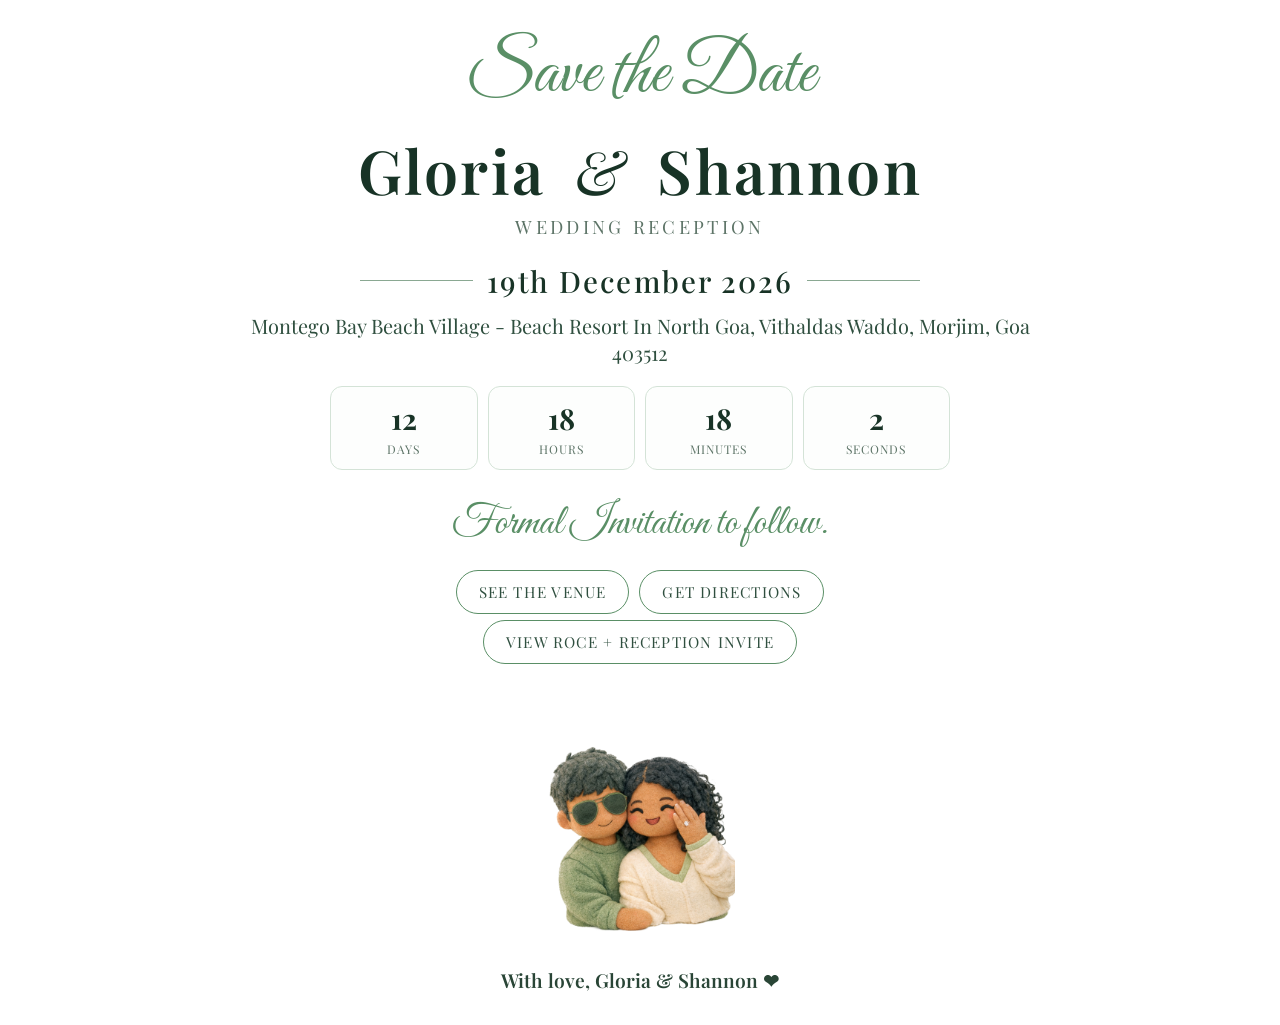
==== commit 1cb270a6: "Improve video load reliability and bust stale asset cache" ====
--- a/index.html
+++ b/index.html
@@ -26,11 +26,11 @@
       <link rel="preconnect" href="https://fonts.googleapis.com">
       <link rel="preconnect" href="https://fonts.gstatic.com" crossorigin>
       <link href="https://fonts.googleapis.com/css2?family=Dancing+Script:wght@500;700&family=Great+Vibes&family=Playfair+Display:wght@400;500;700&display=swap" rel="stylesheet">
-      <link rel="stylesheet" href="./css/style.css">
+      <link rel="stylesheet" href="./css/style.css?v=20260311a">
    </head>
    <body>
       <video class="bg-video" autoplay muted loop playsinline preload="auto" aria-hidden="true">
-         <source src="./assets/img/montego1.mp4" type="video/mp4">
+         <source src="./assets/img/montego1.mp4?v=20260311a" type="video/mp4">
       </video>
       <div class="bg-overlay" aria-hidden="true"></div>
       <div class="falling-leaves" id="falling-leaves" aria-hidden="true"></div>
@@ -74,6 +74,6 @@
          </main>
       </div>
 
-      <script  src="./js/script.js"></script>
+      <script  src="./js/script.js?v=20260311a"></script>
    </body>
 </html>
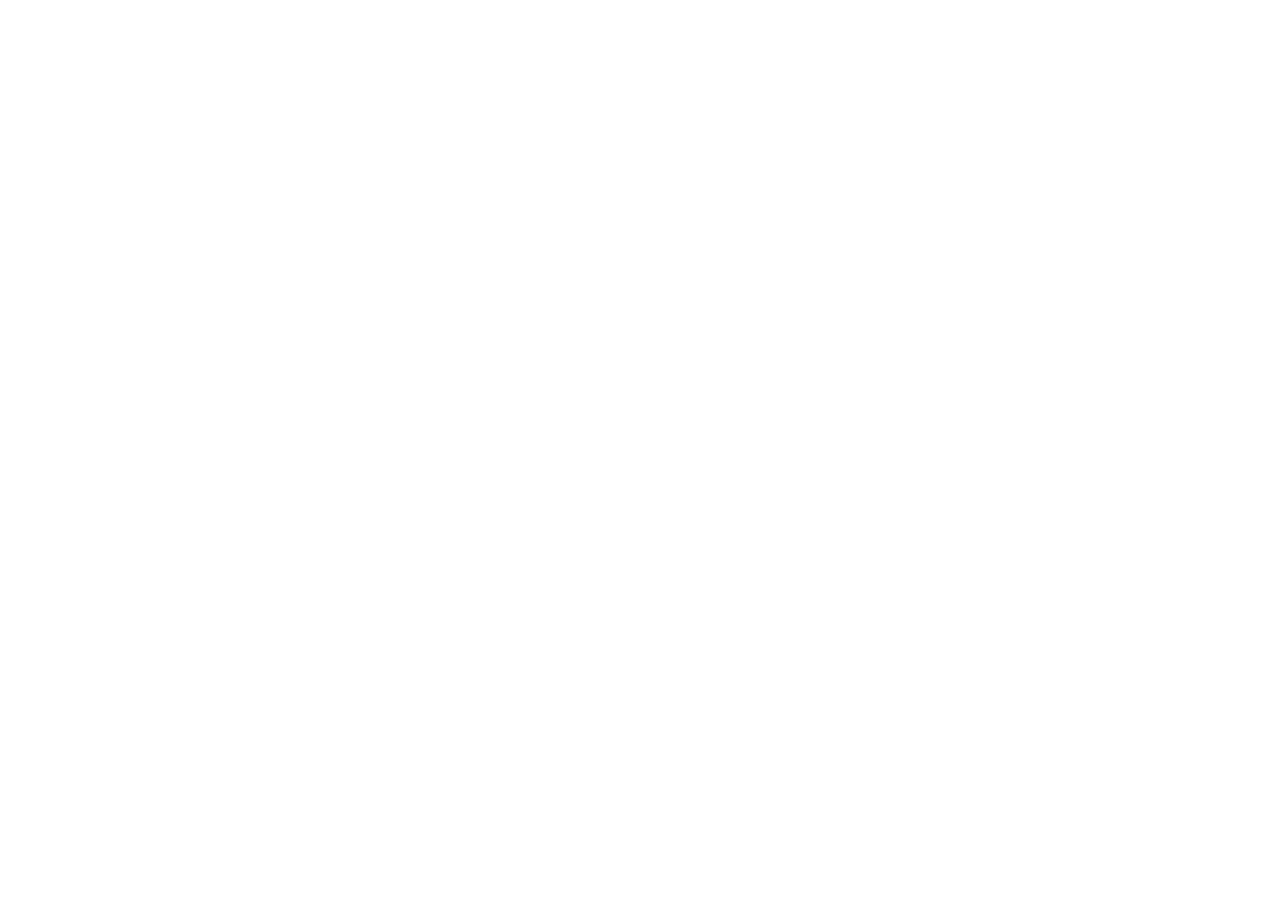
==== commit 5cde57bf: "Reception page created" ====
--- a/index.html
+++ b/index.html
@@ -1,79 +1,9 @@
 <!DOCTYPE html>
-<html lang="en" >
+<html lang="en">
    <head>
-      <link rel="shortcut icon" href="favicon.png" type="image/png"> 
       <meta charset="UTF-8">
-      <meta name="viewport" content="width=device-width, initial-scale=1, user-scalable=no" />
-      <meta name="description"
-         content="With the divine grace of the almighty, inviting you and your family to Gloria & Shannon's wedding reception to be held on 19th December 2026 at Montego Bay Beach Village - Beach Resort In North Goa, Vithaldas Waddo, Morjim, Goa 403512.">
-      <meta name="author" content="Gloria & Shannon">
-      <meta property="og:type" content="website" />
-      <meta property="og:title" content="Wedding Reception Invitation | 19th Dec 2026 | Montego Bay Beach Village, Morjim, Goa 403512" />
-      <meta property="og:description"
-         content="With the divine grace of the almighty, inviting you and your family to Gloria & Shannon's wedding reception to be held on 19th December 2026 at Montego Bay Beach Village - Beach Resort In North Goa, Vithaldas Waddo, Morjim, Goa 403512." />
-      <meta property="og:image" content="./assets/img/sonali.jpeg" />
-      <meta property="og:url" content="" />
-      <meta property="og:site_name" content="Wedding Reception Invitation | 19th Dec 2026 | Morjim, Goa 403512" />
-      <meta name="twitter:card" content="website">
-      <meta name="twitter:site" content="Wedding Reception Invitation | 19th Dec 2026">
-      <meta name="twitter:title" content="Wedding Reception Invitation | 19th Dec 2026">
-      <meta name="twitter:description"
-         content="With the divine grace of the almighty, inviting you and your family to Gloria & Shannon's wedding reception to be held on 19th December 2026 at Montego Bay Beach Village - Beach Resort In North Goa, Vithaldas Waddo, Morjim, Goa 403512.">
-      <meta name="twitter:image" content="./assets/img/sonali.jpeg">
-
-      <title>Wedding Reception Invitation | 19th Dec 2026 | Montego Bay Beach Village, Morjim, Goa 403512</title>
-
-      <link rel="preconnect" href="https://fonts.googleapis.com">
-      <link rel="preconnect" href="https://fonts.gstatic.com" crossorigin>
-      <link href="https://fonts.googleapis.com/css2?family=Dancing+Script:wght@500;700&family=Great+Vibes&family=Playfair+Display:wght@400;500;700&display=swap" rel="stylesheet">
-      <link rel="stylesheet" href="./css/style.css?v=20260311a">
+      <meta name="viewport" content="width=device-width, initial-scale=1">
+      <title></title>
    </head>
-   <body>
-      <video class="bg-video" autoplay muted loop playsinline preload="auto" aria-hidden="true">
-         <source src="./assets/img/montego1.mp4?v=20260311a" type="video/mp4">
-      </video>
-      <div class="bg-overlay" aria-hidden="true"></div>
-      <div class="falling-leaves" id="falling-leaves" aria-hidden="true"></div>
-      <div class="page">
-         <main class="invitation">
-            <p class="script-text script-intro">Save the Date</p>
-            <h1 class="names">Gloria <span>&</span> Shannon</h1>
-            <p class="subtitle">Wedding Reception</p>
-
-            <div class="date-wrap">
-               <span class="divider-line"></span>
-               <p class="event-date">19th December 2026</p>
-               <span class="divider-line"></span>
-            </div>
-
-            <p class="venue-text">Montego Bay Beach Village - Beach Resort In North Goa, Vithaldas Waddo, Morjim, Goa 403512</p>
-            <div id="time" data-countdown-date="Dec 19, 2026 00:00:00" aria-live="polite"></div>
-
-            <p class="script-text script-outro">Formal Invitation to follow.</p>
-
-            <div class="actions">
-               <a class="venue-button" href="https://montegobaygoa.com/" target="_blank" rel="noopener noreferrer">
-                  See the Venue
-               </a>
-               <a class="venue-button" href="https://www.google.com/maps/dir/?api=1&destination=Montego+Bay+Beach+Village+-+Beach+Resort+In+North+Goa%2C+Vithaldas+Waddo%2C+Morjim%2C+Goa+403512&travelmode=driving" target="_blank" rel="noopener noreferrer">
-                  Get Directions
-               </a>
-            </div>
-
-            <div class="page-switch">
-               <a class="venue-button" href="./roce-reception.html">
-                  View Roce + Reception Invite
-               </a>
-            </div>
-
-            <div class="couple-photo-wrap">
-               <img class="couple-photo" src="./assets/img/plushy.png" alt="Gloria and Shannon">
-            </div>
-            <p class="closing-message">With love, Gloria &amp; Shannon &#10084;</p>
-
-         </main>
-      </div>
-
-      <script  src="./js/script.js?v=20260311a"></script>
-   </body>
+   <body></body>
 </html>
